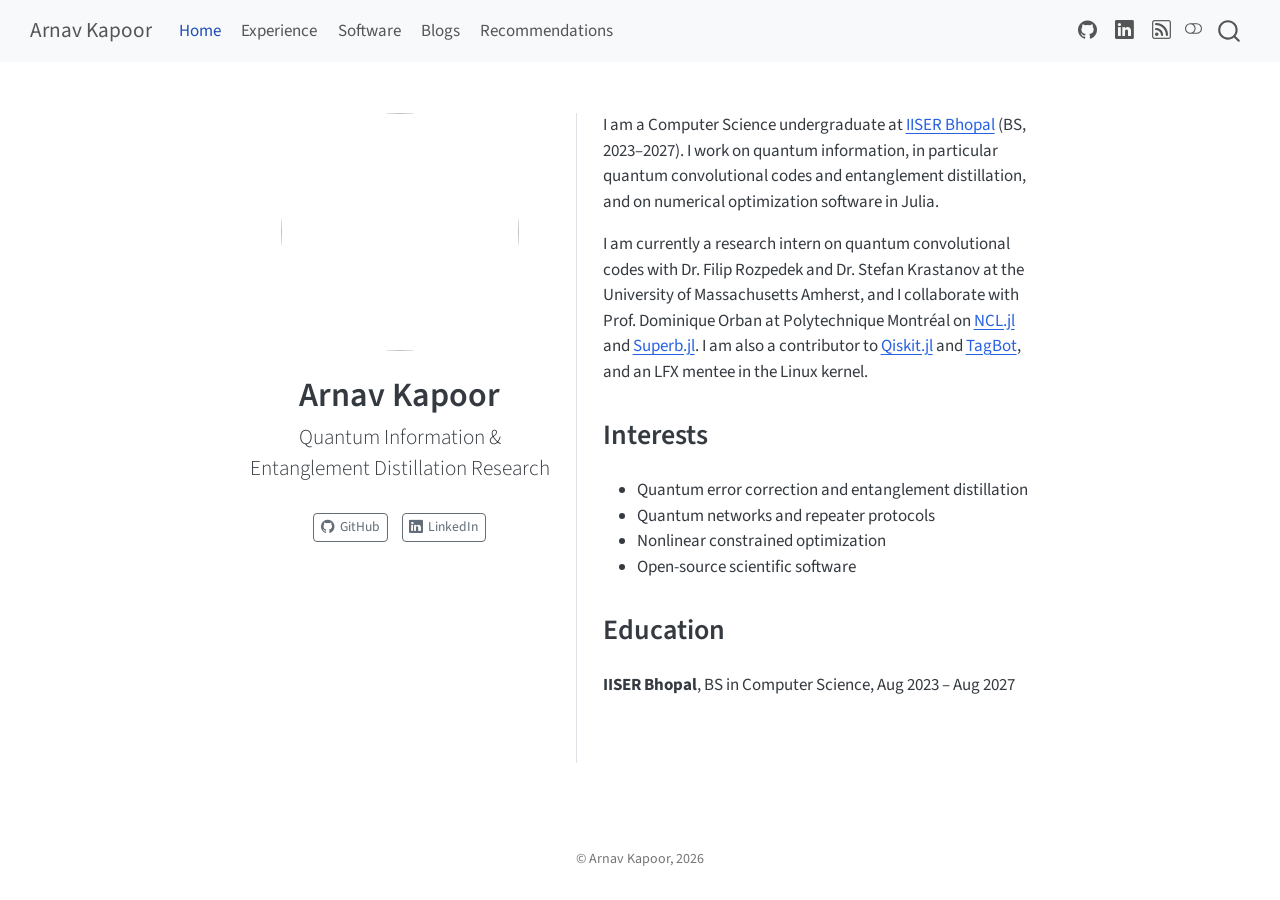
==== docs/index.html @ bf2d428f "Initial Quarto site" ====
<!DOCTYPE html>
<html xmlns="http://www.w3.org/1999/xhtml" lang="en" xml:lang="en"><head>

<meta charset="utf-8">
<meta name="generator" content="quarto-1.10.19">

<meta name="viewport" content="width=device-width, initial-scale=1.0, user-scalable=yes">


<title>Arnav Kapoor</title>
<style>
/* Default styles provided by pandoc.
** See https://pandoc.org/MANUAL.html#variables-for-html for config info.
*/
span.smallcaps{font-variant: small-caps;}
div.columns{display: flex; gap: 1.5em;}
div.column{flex: auto;}
@media screen {
div.columns{gap: min(4vw, 1.5em);}
div.column{overflow-x: auto;}
}
div.hanging-indent{margin-left: 1.5em; text-indent: -1.5em;}
ul.task-list{list-style: none;}
ul.task-list li input[type="checkbox"] {
  width: 0.8em;
  margin: 0 0.8em 0.2em -1em; /* quarto-specific, see https://github.com/quarto-dev/quarto-cli/issues/4556 */ 
  vertical-align: middle;
}
</style>


<script src="site_libs/quarto-nav/quarto-nav.js"></script>
<script src="site_libs/quarto-nav/headroom.min.js"></script>
<script src="site_libs/clipboard/clipboard.min.js"></script>
<script src="site_libs/quarto-search/autocomplete.umd.js"></script>
<script src="site_libs/quarto-search/fuse.min.js"></script>
<script src="site_libs/quarto-search/quarto-search.js"></script>
<meta name="quarto:offset" content="./">
<script src="site_libs/quarto-html/quarto.js" type="module"></script>
<script src="site_libs/quarto-html/tabsets/tabsets.js" type="module"></script>
<script src="site_libs/quarto-html/popper.min.js"></script>
<script src="site_libs/quarto-html/tippy.umd.min.js"></script>
<link href="site_libs/quarto-html/tippy.css" rel="stylesheet">
<link href="site_libs/quarto-html/quarto-syntax-highlighting-bf27225e3a48a9273f3daa8f8e829971.css" rel="stylesheet" class="quarto-color-scheme" id="quarto-text-highlighting-styles">
<link href="site_libs/quarto-html/quarto-syntax-highlighting-dark-b626d73c4c936ccc3cb08be7d45d1df6.css" rel="stylesheet" class="quarto-color-scheme quarto-color-alternate" id="quarto-text-highlighting-styles">
<link href="site_libs/quarto-html/quarto-syntax-highlighting-bf27225e3a48a9273f3daa8f8e829971.css" rel="stylesheet" class="quarto-color-scheme-extra" id="quarto-text-highlighting-styles">
<script src="site_libs/bootstrap/bootstrap.min.js"></script>
<link href="site_libs/bootstrap/bootstrap-icons.css" rel="stylesheet">
<link href="site_libs/bootstrap/bootstrap-bd33107e172c871d584c219ccff192d3.min.css" rel="stylesheet" append-hash="true" class="quarto-color-scheme" id="quarto-bootstrap" data-mode="light">
<link href="site_libs/bootstrap/bootstrap-dark-1666565aa0284326c2b99e1b2fbec215.min.css" rel="stylesheet" append-hash="true" class="quarto-color-scheme quarto-color-alternate" id="quarto-bootstrap" data-mode="dark">
<link href="site_libs/bootstrap/bootstrap-bd33107e172c871d584c219ccff192d3.min.css" rel="stylesheet" append-hash="true" class="quarto-color-scheme-extra" id="quarto-bootstrap" data-mode="light">
<script id="quarto-search-options" type="application/json">{
  "location": "navbar",
  "copy-button": false,
  "collapse-after": 3,
  "panel-placement": "end",
  "type": "overlay",
  "limit": 50,
  "keyboard-shortcut": [
    "f",
    "/",
    "s"
  ],
  "show-item-context": false,
  "language": {
    "search-no-results-text": "No results",
    "search-matching-documents-text": "matching documents",
    "search-copy-link-title": "Copy link to search",
    "search-hide-matches-text": "Hide additional matches",
    "search-more-match-text": "more match in this document",
    "search-more-matches-text": "more matches in this document",
    "search-clear-button-title": "Clear",
    "search-text-placeholder": "",
    "search-detached-cancel-button-title": "Cancel",
    "search-submit-button-title": "Submit",
    "search-label": "Search"
  }
}</script>


<link rel="stylesheet" href="styles.css">
</head>

<body class="nav-fixed fullcontent quarto-light"><script id="quarto-html-before-body" type="application/javascript">
    const toggleBodyColorMode = (bsSheetEl) => {
      const mode = bsSheetEl.getAttribute("data-mode");
      const bodyEl = window.document.querySelector("body");
      if (mode === "dark") {
        bodyEl.classList.add("quarto-dark");
        bodyEl.classList.remove("quarto-light");
      } else {
        bodyEl.classList.add("quarto-light");
        bodyEl.classList.remove("quarto-dark");
      }
    }
    const toggleBodyColorPrimary = () => {
      const bsSheetEl = window.document.querySelector("link#quarto-bootstrap:not([rel=disabled-stylesheet])");
      if (bsSheetEl) {
        toggleBodyColorMode(bsSheetEl);
      }
    }
    const setColorSchemeToggle = (alternate) => {
      const toggles = window.document.querySelectorAll('.quarto-color-scheme-toggle');
      for (let i=0; i < toggles.length; i++) {
        const toggle = toggles[i];
        if (toggle) {
          if (alternate) {
            toggle.classList.add("alternate");
          } else {
            toggle.classList.remove("alternate");
          }
        }
      }
    };
    const toggleColorMode = (alternate) => {
      // Switch the stylesheets
      const primaryStylesheets = window.document.querySelectorAll('link.quarto-color-scheme:not(.quarto-color-alternate)');
      const alternateStylesheets = window.document.querySelectorAll('link.quarto-color-scheme.quarto-color-alternate');
      manageTransitions('#quarto-margin-sidebar .nav-link', false);
      if (alternate) {
        // note: dark is layered on light, we don't disable primary!
        enableStylesheet(alternateStylesheets);
        for (const sheetNode of alternateStylesheets) {
          if (sheetNode.id === "quarto-bootstrap") {
            toggleBodyColorMode(sheetNode);
          }
        }
      } else {
        disableStylesheet(alternateStylesheets);
        enableStylesheet(primaryStylesheets)
        toggleBodyColorPrimary();
      }
      manageTransitions('#quarto-margin-sidebar .nav-link', true);
      // Switch the toggles
      setColorSchemeToggle(alternate)
      // Hack to workaround the fact that safari doesn't
      // properly recolor the scrollbar when toggling (#1455)
      if (navigator.userAgent.indexOf('Safari') > 0 && navigator.userAgent.indexOf('Chrome') == -1) {
        manageTransitions("body", false);
        window.scrollTo(0, 1);
        setTimeout(() => {
          window.scrollTo(0, 0);
          manageTransitions("body", true);
        }, 40);
      }
    }
    const disableStylesheet = (stylesheets) => {
      for (let i=0; i < stylesheets.length; i++) {
        const stylesheet = stylesheets[i];
        stylesheet.rel = 'disabled-stylesheet';
      }
    }
    const enableStylesheet = (stylesheets) => {
      for (let i=0; i < stylesheets.length; i++) {
        const stylesheet = stylesheets[i];
        if(stylesheet.rel !== 'stylesheet') { // for Chrome, which will still FOUC without this check
          stylesheet.rel = 'stylesheet';
        }
      }
    }
    const manageTransitions = (selector, allowTransitions) => {
      const els = window.document.querySelectorAll(selector);
      for (let i=0; i < els.length; i++) {
        const el = els[i];
        if (allowTransitions) {
          el.classList.remove('notransition');
        } else {
          el.classList.add('notransition');
        }
      }
    }
    const isFileUrl = () => {
      return window.location.protocol === 'file:';
    }
    const hasAlternateSentinel = () => {
      let styleSentinel = getColorSchemeSentinel();
      if (styleSentinel !== null) {
        return styleSentinel === "alternate";
      } else {
        return false;
      }
    }
    const setStyleSentinel = (alternate) => {
      const value = alternate ? "alternate" : "default";
      if (!isFileUrl()) {
        window.localStorage.setItem("quarto-color-scheme", value);
      } else {
        localAlternateSentinel = value;
      }
    }
    const getColorSchemeSentinel = () => {
      if (!isFileUrl()) {
        const storageValue = window.localStorage.getItem("quarto-color-scheme");
        return storageValue != null ? storageValue : localAlternateSentinel;
      } else {
        return localAlternateSentinel;
      }
    }
    const toggleGiscusIfUsed = (isAlternate, darkModeDefault) => {
      const baseTheme = document.querySelector('#giscus-base-theme')?.value ?? 'light';
      const alternateTheme = document.querySelector('#giscus-alt-theme')?.value ?? 'dark';
      let newTheme = '';
      if(authorPrefersDark) {
        newTheme = isAlternate ? baseTheme : alternateTheme;
      } else {
        newTheme = isAlternate ? alternateTheme : baseTheme;
      }
      const changeGiscusTheme = () => {
        // From: https://github.com/giscus/giscus/issues/336
        const sendMessage = (message) => {
          const iframe = document.querySelector('iframe.giscus-frame');
          if (!iframe) return;
          iframe.contentWindow.postMessage({ giscus: message }, 'https://giscus.app');
        }
        sendMessage({
          setConfig: {
            theme: newTheme
          }
        });
      }
      const isGiscussLoaded = window.document.querySelector('iframe.giscus-frame') !== null;
      if (isGiscussLoaded) {
        changeGiscusTheme();
      }
    };
    const authorPrefersDark = false;
    const darkModeDefault = authorPrefersDark;
      document.querySelector('link#quarto-text-highlighting-styles.quarto-color-scheme-extra').rel = 'disabled-stylesheet';
      document.querySelector('link#quarto-bootstrap.quarto-color-scheme-extra').rel = 'disabled-stylesheet';
    let localAlternateSentinel = darkModeDefault ? 'alternate' : 'default';
    // Dark / light mode switch
    window.quartoToggleColorScheme = () => {
      // Read the current dark / light value
      let toAlternate = !hasAlternateSentinel();
      toggleColorMode(toAlternate);
      setStyleSentinel(toAlternate);
      toggleGiscusIfUsed(toAlternate, darkModeDefault);
      window.dispatchEvent(new Event('resize'));
    };
    // Switch to dark mode if need be
    if (hasAlternateSentinel()) {
      toggleColorMode(true);
    } else {
      toggleColorMode(false);
    }
  </script>

<div id="quarto-search-results"></div>
  <header id="quarto-header" class="headroom fixed-top">
    <nav class="navbar navbar-expand-lg " data-bs-theme="dark">
      <div class="navbar-container container-fluid">
      <div class="navbar-brand-container mx-auto">
    <a class="navbar-brand" href="./index.html">
    <span class="navbar-title">Arnav Kapoor</span>
    </a>
  </div>
            <div id="quarto-search" class="" title="Search"></div>
          <button class="navbar-toggler" type="button" data-bs-toggle="collapse" data-bs-target="#navbarCollapse" aria-controls="navbarCollapse" role="menu" aria-expanded="false" aria-label="Toggle navigation" onclick="if (window.quartoToggleHeadroom) { window.quartoToggleHeadroom(); }">
  <span class="navbar-toggler-icon"></span>
</button>
          <div class="collapse navbar-collapse" id="navbarCollapse">
            <ul class="navbar-nav navbar-nav-scroll me-auto">
  <li class="nav-item">
    <a class="nav-link active" href="./index.html" aria-current="page"> 
<span class="menu-text">Home</span></a>
  </li>  
  <li class="nav-item">
    <a class="nav-link" href="./experience.html"> 
<span class="menu-text">Experience</span></a>
  </li>  
  <li class="nav-item">
    <a class="nav-link" href="./software.html"> 
<span class="menu-text">Software</span></a>
  </li>  
  <li class="nav-item">
    <a class="nav-link" href="./blogs.html"> 
<span class="menu-text">Blogs</span></a>
  </li>  
  <li class="nav-item">
    <a class="nav-link" href="./recommendations.html"> 
<span class="menu-text">Recommendations</span></a>
  </li>  
</ul>
            <ul class="navbar-nav navbar-nav-scroll ms-auto">
  <li class="nav-item compact">
    <a class="nav-link" href="https://github.com/arnavk23"> <i class="bi bi-github" role="img" aria-label="GitHub">
</i> 
<span class="menu-text"></span></a>
  </li>  
  <li class="nav-item compact">
    <a class="nav-link" href="https://www.linkedin.com/in/arnav-kapoor-29033b2b6/"> <i class="bi bi-linkedin" role="img" aria-label="LinkedIn">
</i> 
<span class="menu-text"></span></a>
  </li>  
  <li class="nav-item compact">
    <a class="nav-link" href="./blogs.xml"> <i class="bi bi-rss" role="img" aria-label="RSS feed">
</i> 
<span class="menu-text"></span></a>
  </li>  
</ul>
          </div> <!-- /navcollapse -->
            <div class="quarto-navbar-tools">
  <a href="" class="quarto-color-scheme-toggle quarto-navigation-tool  px-1" onclick="window.quartoToggleColorScheme(); return false;" title="Toggle dark mode"><i class="bi"></i></a>
</div>
      </div> <!-- /container-fluid -->
    </nav>
</header>
<!-- content -->
<div id="quarto-content" class="quarto-container page-columns page-rows-contents page-layout-article page-navbar">
<!-- sidebar -->
<!-- margin-sidebar -->
    
<!-- main -->
<div class="quarto-about-trestles">
  <div class="about-entity">
    <img src="https://avatars.githubusercontent.com/u/169632461?v=4" class="about-image
  round " style="height: 14em; width: 14em;">
<header id="title-block-header" class="quarto-title-block default">
<div class="quarto-title">
<h1 class="title">Arnav Kapoor</h1>
<p class="subtitle lead">Quantum Information &amp; Entanglement Distillation Research</p>
</div>
<div class="quarto-title-meta">
  </div>
</header>
    <div class="about-links">
  <a href="https://github.com/arnavk23" class="about-link" rel="" target="">
    <i class="bi bi-github"></i>
     <span class="about-link-text">GitHub</span>
  </a>
  <a href="https://www.linkedin.com/in/arnav-kapoor-29033b2b6/" class="about-link" rel="" target="">
    <i class="bi bi-linkedin"></i>
     <span class="about-link-text">LinkedIn</span>
  </a>
</div>
  </div>
  <div class="about-contents"><main class="content" id="quarto-document-content">

<p>I am a Computer Science undergraduate at <a href="https://www.iiserb.ac.in/">IISER Bhopal</a> (BS, 2023–2027). I work on quantum information, in particular quantum convolutional codes and entanglement distillation, and on numerical optimization software in Julia.</p>
<p>I am currently a research intern on quantum convolutional codes with Dr.&nbsp;Filip Rozpedek and Dr.&nbsp;Stefan Krastanov at the University of Massachusetts Amherst, and I collaborate with Prof.&nbsp;Dominique Orban at Polytechnique Montréal on <a href="https://github.com/JuliaSmoothOptimizers/NCL.jl">NCL.jl</a> and <a href="https://github.com/JuliaSmoothOptimizers/Superb.jl">Superb.jl</a>. I am also a contributor to <a href="https://github.com/Qiskit/Qiskit.jl">Qiskit.jl</a> and <a href="https://github.com/JuliaRegistries/TagBot">TagBot</a>, and an LFX mentee in the Linux kernel.</p>
<section id="interests" class="level2">
<h2 data-anchor-id="interests">Interests</h2>
<ul>
<li>Quantum error correction and entanglement distillation</li>
<li>Quantum networks and repeater protocols</li>
<li>Nonlinear constrained optimization</li>
<li>Open-source scientific software</li>
</ul>
</section>
<section id="education" class="level2">
<h2 data-anchor-id="education">Education</h2>
<p><strong>IISER Bhopal</strong>, BS in Computer Science, Aug 2023 – Aug 2027</p>


</section>
</main></div>
</div>
 <!-- /main -->
<script id="quarto-html-after-body" type="application/javascript">
  window.document.addEventListener("DOMContentLoaded", function (event) {
    // Ensure there is a toggle, if there isn't float one in the top right
    if (window.document.querySelector('.quarto-color-scheme-toggle') === null) {
      const a = window.document.createElement('a');
      a.classList.add('top-right');
      a.classList.add('quarto-color-scheme-toggle');
      a.href = "";
      a.onclick = function() { try { window.quartoToggleColorScheme(); } catch {} return false; };
      const i = window.document.createElement("i");
      i.classList.add('bi');
      a.appendChild(i);
      window.document.body.appendChild(a);
    }
    setColorSchemeToggle(hasAlternateSentinel())
    const isCodeAnnotation = (el) => {
      for (const clz of el.classList) {
        if (clz.startsWith('code-annotation-')) {                     
          return true;
        }
      }
      return false;
    }
    const onCopySuccess = function(e) {
      // button target
      const button = e.trigger;
      // don't keep focus
      button.blur();
      // flash "checked"
      button.classList.add('code-copy-button-checked');
      var currentTitle = button.getAttribute("title");
      button.setAttribute("title", "Copied!");
      let tooltip;
      if (window.bootstrap) {
        button.setAttribute("data-bs-toggle", "tooltip");
        button.setAttribute("data-bs-placement", "left");
        button.setAttribute("data-bs-title", "Copied!");
        tooltip = new bootstrap.Tooltip(button, 
          { trigger: "manual", 
            customClass: "code-copy-button-tooltip",
            offset: [0, -8]});
        tooltip.show();    
      }
      setTimeout(function() {
        if (tooltip) {
          tooltip.hide();
          button.removeAttribute("data-bs-title");
          button.removeAttribute("data-bs-toggle");
          button.removeAttribute("data-bs-placement");
        }
        button.setAttribute("title", currentTitle);
        button.classList.remove('code-copy-button-checked');
      }, 1000);
      // clear code selection
      e.clearSelection();
    }
    const getTextToCopy = function(trigger) {
      const outerScaffold = trigger.parentElement.cloneNode(true);
      const codeEl = outerScaffold.querySelector('code');
      for (const childEl of codeEl.children) {
        if (isCodeAnnotation(childEl)) {
          childEl.remove();
        }
      }
      return codeEl.innerText;
    }
    const clipboard = new window.ClipboardJS('.code-copy-button:not([data-in-quarto-modal])', {
      text: getTextToCopy
    });
    clipboard.on('success', onCopySuccess);
    if (window.document.getElementById('quarto-embedded-source-code-modal')) {
      const clipboardModal = new window.ClipboardJS('.code-copy-button[data-in-quarto-modal]', {
        text: getTextToCopy,
        container: window.document.getElementById('quarto-embedded-source-code-modal')
      });
      clipboardModal.on('success', onCopySuccess);
    }
      var localhostRegex = new RegExp(/^(?:http|https):\/\/localhost\:?[0-9]*\//);
      var mailtoRegex = new RegExp(/^mailto:/);
        var filterRegex = new RegExp("https:\/\/arnavk23\.github\.io");
      var isInternal = (href) => {
          return filterRegex.test(href) || localhostRegex.test(href) || mailtoRegex.test(href);
      }
      // Inspect non-navigation links and adorn them if external
     var links = window.document.querySelectorAll('a[href]:not(.nav-link):not(.navbar-brand):not(.toc-action):not(.sidebar-link):not(.sidebar-item-toggle):not(.pagination-link):not(.no-external):not([aria-hidden]):not(.dropdown-item):not(.quarto-navigation-tool):not(.about-link)');
      for (var i=0; i<links.length; i++) {
        const link = links[i];
        if (!isInternal(link.href)) {
          // undo the damage that might have been done by quarto-nav.js in the case of
          // links that we want to consider external
          if (link.dataset.originalHref !== undefined) {
            link.href = link.dataset.originalHref;
          }
        }
      }
    function tippyHover(el, contentFn, onTriggerFn, onUntriggerFn) {
      const config = {
        allowHTML: true,
        maxWidth: 500,
        delay: 100,
        arrow: false,
        appendTo: function(el) {
            return el.parentElement;
        },
        interactive: true,
        interactiveBorder: 10,
        theme: 'quarto',
        placement: 'bottom-start',
      };
      if (contentFn) {
        config.content = contentFn;
      }
      if (onTriggerFn) {
        config.onTrigger = onTriggerFn;
      }
      if (onUntriggerFn) {
        config.onUntrigger = onUntriggerFn;
      }
      window.tippy(el, config); 
    }
    const noterefs = window.document.querySelectorAll('a[role="doc-noteref"]');
    for (var i=0; i<noterefs.length; i++) {
      const ref = noterefs[i];
      tippyHover(ref, function() {
        // use id or data attribute instead here
        let href = ref.getAttribute('data-footnote-href') || ref.getAttribute('href');
        try { href = new URL(href).hash; } catch {}
        const id = href.replace(/^#\/?/, "");
        const note = window.document.getElementById(id);
        if (note) {
          return note.innerHTML;
        } else {
          return "";
        }
      });
    }
    const xrefs = window.document.querySelectorAll('a.quarto-xref');
    const processXRef = (id, note) => {
      // Strip column container classes
      const stripColumnClz = (el) => {
        el.classList.remove("page-full", "page-columns");
        if (el.children) {
          for (const child of el.children) {
            stripColumnClz(child);
          }
        }
      }
      stripColumnClz(note)
      if (id === null || id.startsWith('sec-')) {
        // Special case sections, only their first couple elements
        const container = document.createElement("div");
        if (note.children && note.children.length > 2) {
          container.appendChild(note.children[0].cloneNode(true));
          for (let i = 1; i < note.children.length; i++) {
            const child = note.children[i];
            if (child.tagName === "P" && child.innerText === "") {
              continue;
            } else {
              container.appendChild(child.cloneNode(true));
              break;
            }
          }
          if (window.Quarto?.typesetMath) {
            window.Quarto.typesetMath(container);
          }
          return container.innerHTML
        } else {
          if (window.Quarto?.typesetMath) {
            window.Quarto.typesetMath(note);
          }
          return note.innerHTML;
        }
      } else {
        // Remove any anchor links if they are present
        const anchorLink = note.querySelector('a.anchorjs-link');
        if (anchorLink) {
          anchorLink.remove();
        }
        if (window.Quarto?.typesetMath) {
          window.Quarto.typesetMath(note);
        }
        if (note.classList.contains("callout")) {
          return note.outerHTML;
        } else {
          return note.innerHTML;
        }
      }
    }
    for (var i=0; i<xrefs.length; i++) {
      const xref = xrefs[i];
      tippyHover(xref, undefined, function(instance) {
        instance.disable();
        let url = xref.getAttribute('href');
        let hash = undefined; 
        if (url.startsWith('#')) {
          hash = url;
        } else {
          try { hash = new URL(url).hash; } catch {}
        }
        if (hash) {
          const id = hash.replace(/^#\/?/, "");
          const note = window.document.getElementById(id);
          if (note !== null) {
            try {
              const html = processXRef(id, note.cloneNode(true));
              instance.setContent(html);
            } finally {
              instance.enable();
              instance.show();
            }
          } else {
            // See if we can fetch this
            fetch(url.split('#')[0])
            .then(res => res.text())
            .then(html => {
              const parser = new DOMParser();
              const htmlDoc = parser.parseFromString(html, "text/html");
              const note = htmlDoc.getElementById(id);
              if (note !== null) {
                const html = processXRef(id, note);
                instance.setContent(html);
              } 
            }).finally(() => {
              instance.enable();
              instance.show();
            });
          }
        } else {
          // See if we can fetch a full url (with no hash to target)
          // This is a special case and we should probably do some content thinning / targeting
          fetch(url)
          .then(res => res.text())
          .then(html => {
            const parser = new DOMParser();
            const htmlDoc = parser.parseFromString(html, "text/html");
            const note = htmlDoc.querySelector('main.content');
            if (note !== null) {
              // This should only happen for chapter cross references
              // (since there is no id in the URL)
              // remove the first header
              if (note.children.length > 0 && note.children[0].tagName === "HEADER") {
                note.children[0].remove();
              }
              const html = processXRef(null, note);
              instance.setContent(html);
            } 
          }).finally(() => {
            instance.enable();
            instance.show();
          });
        }
      }, function(instance) {
      });
    }
        let selectedAnnoteEl;
        const selectorForAnnotation = ( cell, annotation) => {
          let cellAttr = 'data-code-cell="' + cell + '"';
          let lineAttr = 'data-code-annotation="' +  annotation + '"';
          const selector = 'span[' + cellAttr + '][' + lineAttr + ']';
          return selector;
        }
        const selectCodeLines = (annoteEl) => {
          const doc = window.document;
          const targetCell = annoteEl.getAttribute("data-target-cell");
          const targetAnnotation = annoteEl.getAttribute("data-target-annotation");
          const annoteSpan = window.document.querySelector(selectorForAnnotation(targetCell, targetAnnotation));
          const lines = annoteSpan.getAttribute("data-code-lines").split(",");
          const lineIds = lines.map((line) => {
            return targetCell + "-" + line;
          })
          let top = null;
          let height = null;
          let parent = null;
          if (lineIds.length > 0) {
              //compute the position of the single el (top and bottom and make a div)
              const el = window.document.getElementById(lineIds[0]);
              top = el.offsetTop;
              height = el.offsetHeight;
              parent = el.parentElement.parentElement;
            if (lineIds.length > 1) {
              const lastEl = window.document.getElementById(lineIds[lineIds.length - 1]);
              const bottom = lastEl.offsetTop + lastEl.offsetHeight;
              height = bottom - top;
            }
            if (top !== null && height !== null && parent !== null) {
              // cook up a div (if necessary) and position it 
              let div = window.document.getElementById("code-annotation-line-highlight");
              if (div === null) {
                div = window.document.createElement("div");
                div.setAttribute("id", "code-annotation-line-highlight");
                div.style.position = 'absolute';
                parent.appendChild(div);
              }
              div.style.top = top - 2 + "px";
              div.style.height = height + 4 + "px";
              div.style.left = 0;
              let gutterDiv = window.document.getElementById("code-annotation-line-highlight-gutter");
              if (gutterDiv === null) {
                gutterDiv = window.document.createElement("div");
                gutterDiv.setAttribute("id", "code-annotation-line-highlight-gutter");
                gutterDiv.style.position = 'absolute';
                const codeCell = window.document.getElementById(targetCell);
                const gutter = codeCell.querySelector('.code-annotation-gutter');
                gutter.appendChild(gutterDiv);
              }
              gutterDiv.style.top = top - 2 + "px";
              gutterDiv.style.height = height + 4 + "px";
            }
            selectedAnnoteEl = annoteEl;
          }
        };
        const unselectCodeLines = () => {
          const elementsIds = ["code-annotation-line-highlight", "code-annotation-line-highlight-gutter"];
          elementsIds.forEach((elId) => {
            const div = window.document.getElementById(elId);
            if (div) {
              div.remove();
            }
          });
          selectedAnnoteEl = undefined;
        };
          // Handle positioning of the toggle
      window.addEventListener(
        "resize",
        throttle(() => {
          elRect = undefined;
          if (selectedAnnoteEl) {
            selectCodeLines(selectedAnnoteEl);
          }
        }, 10)
      );
      function throttle(fn, ms) {
      let throttle = false;
      let timer;
        return (...args) => {
          if(!throttle) { // first call gets through
              fn.apply(this, args);
              throttle = true;
          } else { // all the others get throttled
              if(timer) clearTimeout(timer); // cancel #2
              timer = setTimeout(() => {
                fn.apply(this, args);
                timer = throttle = false;
              }, ms);
          }
        };
      }
        // Attach click handler to the DT
        const annoteDls = window.document.querySelectorAll('dt[data-target-cell]');
        for (const annoteDlNode of annoteDls) {
          annoteDlNode.addEventListener('click', (event) => {
            const clickedEl = event.target;
            if (clickedEl !== selectedAnnoteEl) {
              unselectCodeLines();
              const activeEl = window.document.querySelector('dt[data-target-cell].code-annotation-active');
              if (activeEl) {
                activeEl.classList.remove('code-annotation-active');
              }
              selectCodeLines(clickedEl);
              clickedEl.classList.add('code-annotation-active');
            } else {
              // Unselect the line
              unselectCodeLines();
              clickedEl.classList.remove('code-annotation-active');
            }
          });
        }
    const findCites = (el) => {
      const parentEl = el.parentElement;
      if (parentEl) {
        const cites = parentEl.dataset.cites;
        if (cites) {
          return {
            el,
            cites: cites.split(' ')
          };
        } else {
          return findCites(el.parentElement)
        }
      } else {
        return undefined;
      }
    };
    var bibliorefs = window.document.querySelectorAll('a[role="doc-biblioref"]');
    for (var i=0; i<bibliorefs.length; i++) {
      const ref = bibliorefs[i];
      const citeInfo = findCites(ref);
      if (citeInfo) {
        tippyHover(citeInfo.el, function() {
          var popup = window.document.createElement('div');
          citeInfo.cites.forEach(function(cite) {
            var citeDiv = window.document.createElement('div');
            citeDiv.classList.add('hanging-indent');
            citeDiv.classList.add('csl-entry');
            var biblioDiv = window.document.getElementById('ref-' + cite);
            if (biblioDiv) {
              citeDiv.innerHTML = biblioDiv.innerHTML;
            }
            popup.appendChild(citeDiv);
          });
          return popup.innerHTML;
        });
      }
    }
  });
  </script>
</div> <!-- /content -->
<footer class="footer">
  <div class="nav-footer">
    <div class="nav-footer-left">
      &nbsp;
    </div>   
    <div class="nav-footer-center">
<p>© Arnav Kapoor, 2026</p>
</div>
    <div class="nav-footer-right">
      &nbsp;
    </div>
  </div>
</footer>




</body></html>
---- docs/site_libs/quarto-html/tippy.css ----
.tippy-box[data-animation=fade][data-state=hidden]{opacity:0}[data-tippy-root]{max-width:calc(100vw - 10px)}.tippy-box{position:relative;background-color:#333;color:#fff;border-radius:4px;font-size:14px;line-height:1.4;white-space:normal;outline:0;transition-property:transform,visibility,opacity}.tippy-box[data-placement^=top]>.tippy-arrow{bottom:0}.tippy-box[data-placement^=top]>.tippy-arrow:before{bottom:-7px;left:0;border-width:8px 8px 0;border-top-color:initial;transform-origin:center top}.tippy-box[data-placement^=bottom]>.tippy-arrow{top:0}.tippy-box[data-placement^=bottom]>.tippy-arrow:before{top:-7px;left:0;border-width:0 8px 8px;border-bottom-color:initial;transform-origin:center bottom}.tippy-box[data-placement^=left]>.tippy-arrow{right:0}.tippy-box[data-placement^=left]>.tippy-arrow:before{border-width:8px 0 8px 8px;border-left-color:initial;right:-7px;transform-origin:center left}.tippy-box[data-placement^=right]>.tippy-arrow{left:0}.tippy-box[data-placement^=right]>.tippy-arrow:before{left:-7px;border-width:8px 8px 8px 0;border-right-color:initial;transform-origin:center right}.tippy-box[data-inertia][data-state=visible]{transition-timing-function:cubic-bezier(.54,1.5,.38,1.11)}.tippy-arrow{width:16px;height:16px;color:#333}.tippy-arrow:before{content:"";position:absolute;border-color:transparent;border-style:solid}.tippy-content{position:relative;padding:5px 9px;z-index:1}
---- docs/site_libs/quarto-html/quarto-syntax-highlighting-bf27225e3a48a9273f3daa8f8e829971.css ----
/* quarto syntax highlight colors */
:root {
  --quarto-hl-ot-color: #003B4F;
  --quarto-hl-at-color: #657422;
  --quarto-hl-ss-color: #20794D;
  --quarto-hl-an-color: #5E5E5E;
  --quarto-hl-fu-color: #4758AB;
  --quarto-hl-st-color: #20794D;
  --quarto-hl-cf-color: #003B4F;
  --quarto-hl-op-color: #5E5E5E;
  --quarto-hl-er-color: #AD0000;
  --quarto-hl-bn-color: #AD0000;
  --quarto-hl-al-color: #AD0000;
  --quarto-hl-va-color: #111111;
  --quarto-hl-bu-color: inherit;
  --quarto-hl-ex-color: inherit;
  --quarto-hl-pp-color: #AD0000;
  --quarto-hl-in-color: #5E5E5E;
  --quarto-hl-vs-color: #20794D;
  --quarto-hl-wa-color: #5E5E5E;
  --quarto-hl-do-color: #5E5E5E;
  --quarto-hl-im-color: #00769E;
  --quarto-hl-ch-color: #20794D;
  --quarto-hl-dt-color: #AD0000;
  --quarto-hl-fl-color: #AD0000;
  --quarto-hl-co-color: #5E5E5E;
  --quarto-hl-cv-color: #5E5E5E;
  --quarto-hl-cn-color: #8f5902;
  --quarto-hl-sc-color: #5E5E5E;
  --quarto-hl-dv-color: #AD0000;
  --quarto-hl-kw-color: #003B4F;
}

/* other quarto variables */
:root {
  --quarto-font-monospace: SFMono-Regular, Menlo, Monaco, Consolas, "Liberation Mono", "Courier New", monospace;
}

/* syntax highlight based on Pandoc's rules */
pre > code.sourceCode > span {
  color: #003B4F;
}

code.sourceCode > span {
  color: #003B4F;
}

div.sourceCode,
div.sourceCode pre.sourceCode {
  color: #003B4F;
}

/* Normal */
code span {
  color: #003B4F;
}

/* Alert */
code span.al {
  color: #AD0000;
  font-style: inherit;
}

/* Annotation */
code span.an {
  color: #5E5E5E;
  font-style: inherit;
}

/* Attribute */
code span.at {
  color: #657422;
  font-style: inherit;
}

/* BaseN */
code span.bn {
  color: #AD0000;
  font-style: inherit;
}

/* BuiltIn */
code span.bu {
  font-style: inherit;
}

/* ControlFlow */
code span.cf {
  color: #003B4F;
  font-weight: bold;
  font-style: inherit;
}

/* Char */
code span.ch {
  color: #20794D;
  font-style: inherit;
}

/* Constant */
code span.cn {
  color: #8f5902;
  font-style: inherit;
}

/* Comment */
code span.co {
  color: #5E5E5E;
  font-style: inherit;
}

/* CommentVar */
code span.cv {
  color: #5E5E5E;
  font-style: italic;
}

/* Documentation */
code span.do {
  color: #5E5E5E;
  font-style: italic;
}

/* DataType */
code span.dt {
  color: #AD0000;
  font-style: inherit;
}

/* DecVal */
code span.dv {
  color: #AD0000;
  font-style: inherit;
}

/* Error */
code span.er {
  color: #AD0000;
  font-style: inherit;
}

/* Extension */
code span.ex {
  font-style: inherit;
}

/* Float */
code span.fl {
  color: #AD0000;
  font-style: inherit;
}

/* Function */
code span.fu {
  color: #4758AB;
  font-style: inherit;
}

/* Import */
code span.im {
  color: #00769E;
  font-style: inherit;
}

/* Information */
code span.in {
  color: #5E5E5E;
  font-style: inherit;
}

/* Keyword */
code span.kw {
  color: #003B4F;
  font-weight: bold;
  font-style: inherit;
}

/* Operator */
code span.op {
  color: #5E5E5E;
  font-style: inherit;
}

/* Other */
code span.ot {
  color: #003B4F;
  font-style: inherit;
}

/* Preprocessor */
code span.pp {
  color: #AD0000;
  font-style: inherit;
}

/* SpecialChar */
code span.sc {
  color: #5E5E5E;
  font-style: inherit;
}

/* SpecialString */
code span.ss {
  color: #20794D;
  font-style: inherit;
}

/* String */
code span.st {
  color: #20794D;
  font-style: inherit;
}

/* Variable */
code span.va {
  color: #111111;
  font-style: inherit;
}

/* VerbatimString */
code span.vs {
  color: #20794D;
  font-style: inherit;
}

/* Warning */
code span.wa {
  color: #5E5E5E;
  font-style: italic;
}

.prevent-inlining {
  content: "</";
}

/*# sourceMappingURL=8be38f48d34c45af72792cbd699585e7.css.map */
---- docs/site_libs/quarto-html/quarto-syntax-highlighting-dark-b626d73c4c936ccc3cb08be7d45d1df6.css ----
/* quarto syntax highlight colors */
:root {
  --quarto-hl-al-color: #f07178;
  --quarto-hl-an-color: #d4d0ab;
  --quarto-hl-at-color: #00e0e0;
  --quarto-hl-bn-color: #d4d0ab;
  --quarto-hl-bu-color: #abe338;
  --quarto-hl-ch-color: #abe338;
  --quarto-hl-co-color: #f8f8f2;
  --quarto-hl-cv-color: #ffd700;
  --quarto-hl-cn-color: #ffd700;
  --quarto-hl-cf-color: #ffa07a;
  --quarto-hl-dt-color: #ffa07a;
  --quarto-hl-dv-color: #d4d0ab;
  --quarto-hl-do-color: #f8f8f2;
  --quarto-hl-er-color: #f07178;
  --quarto-hl-ex-color: #00e0e0;
  --quarto-hl-fl-color: #d4d0ab;
  --quarto-hl-fu-color: #ffa07a;
  --quarto-hl-im-color: #abe338;
  --quarto-hl-in-color: #d4d0ab;
  --quarto-hl-kw-color: #ffa07a;
  --quarto-hl-op-color: #ffa07a;
  --quarto-hl-ot-color: #00e0e0;
  --quarto-hl-pp-color: #dcc6e0;
  --quarto-hl-re-color: #00e0e0;
  --quarto-hl-sc-color: #abe338;
  --quarto-hl-ss-color: #abe338;
  --quarto-hl-st-color: #abe338;
  --quarto-hl-va-color: #00e0e0;
  --quarto-hl-vs-color: #abe338;
  --quarto-hl-wa-color: #dcc6e0;
}

/* other quarto variables */
:root {
  --quarto-font-monospace: SFMono-Regular, Menlo, Monaco, Consolas, "Liberation Mono", "Courier New", monospace;
}

/* syntax highlight based on Pandoc's rules */
pre > code.sourceCode > span {
  color: #f8f8f2;
}

code.sourceCode > span {
  color: #f8f8f2;
}

div.sourceCode,
div.sourceCode pre.sourceCode {
  color: #f8f8f2;
}

/* Normal */
code span {
  color: #f8f8f2;
}

/* Alert */
code span.al {
  color: #f07178;
}

/* Annotation */
code span.an {
  color: #d4d0ab;
}

/* Attribute */
code span.at {
  color: #00e0e0;
}

/* BaseN */
code span.bn {
  color: #d4d0ab;
}

/* BuiltIn */
code span.bu {
  color: #abe338;
}

/* ControlFlow */
code span.cf {
  font-weight: bold;
  color: #ffa07a;
}

/* Char */
code span.ch {
  color: #abe338;
}

/* Constant */
code span.cn {
  color: #ffd700;
}

/* Comment */
code span.co {
  font-style: italic;
  color: #f8f8f2;
}

/* CommentVar */
code span.cv {
  color: #ffd700;
}

/* Documentation */
code span.do {
  color: #f8f8f2;
}

/* DataType */
code span.dt {
  color: #ffa07a;
}

/* DecVal */
code span.dv {
  color: #d4d0ab;
}

/* Error */
code span.er {
  color: #f07178;
  text-decoration: underline;
}

/* Extension */
code span.ex {
  font-weight: bold;
  color: #00e0e0;
}

/* Float */
code span.fl {
  color: #d4d0ab;
}

/* Function */
code span.fu {
  color: #ffa07a;
}

/* Import */
code span.im {
  color: #abe338;
}

/* Information */
code span.in {
  color: #d4d0ab;
}

/* Keyword */
code span.kw {
  font-weight: bold;
  color: #ffa07a;
}

/* Operator */
code span.op {
  color: #ffa07a;
}

/* Other */
code span.ot {
  color: #00e0e0;
}

/* Preprocessor */
code span.pp {
  color: #dcc6e0;
}

/* RegionMarker */
code span.re {
  background-color: #f8f8f2;
  color: #00e0e0;
}

/* SpecialChar */
code span.sc {
  color: #abe338;
}

/* SpecialString */
code span.ss {
  color: #abe338;
}

/* String */
code span.st {
  color: #abe338;
}

/* Variable */
code span.va {
  color: #00e0e0;
}

/* VerbatimString */
code span.vs {
  color: #abe338;
}

/* Warning */
code span.wa {
  color: #dcc6e0;
}

.prevent-inlining {
  content: "</";
}

/*# sourceMappingURL=a269c63e8167c3ae395728e86feb0848.css.map */
---- docs/site_libs/quarto-html/quarto-syntax-highlighting-bf27225e3a48a9273f3daa8f8e829971.css ----
/* quarto syntax highlight colors */
:root {
  --quarto-hl-ot-color: #003B4F;
  --quarto-hl-at-color: #657422;
  --quarto-hl-ss-color: #20794D;
  --quarto-hl-an-color: #5E5E5E;
  --quarto-hl-fu-color: #4758AB;
  --quarto-hl-st-color: #20794D;
  --quarto-hl-cf-color: #003B4F;
  --quarto-hl-op-color: #5E5E5E;
  --quarto-hl-er-color: #AD0000;
  --quarto-hl-bn-color: #AD0000;
  --quarto-hl-al-color: #AD0000;
  --quarto-hl-va-color: #111111;
  --quarto-hl-bu-color: inherit;
  --quarto-hl-ex-color: inherit;
  --quarto-hl-pp-color: #AD0000;
  --quarto-hl-in-color: #5E5E5E;
  --quarto-hl-vs-color: #20794D;
  --quarto-hl-wa-color: #5E5E5E;
  --quarto-hl-do-color: #5E5E5E;
  --quarto-hl-im-color: #00769E;
  --quarto-hl-ch-color: #20794D;
  --quarto-hl-dt-color: #AD0000;
  --quarto-hl-fl-color: #AD0000;
  --quarto-hl-co-color: #5E5E5E;
  --quarto-hl-cv-color: #5E5E5E;
  --quarto-hl-cn-color: #8f5902;
  --quarto-hl-sc-color: #5E5E5E;
  --quarto-hl-dv-color: #AD0000;
  --quarto-hl-kw-color: #003B4F;
}

/* other quarto variables */
:root {
  --quarto-font-monospace: SFMono-Regular, Menlo, Monaco, Consolas, "Liberation Mono", "Courier New", monospace;
}

/* syntax highlight based on Pandoc's rules */
pre > code.sourceCode > span {
  color: #003B4F;
}

code.sourceCode > span {
  color: #003B4F;
}

div.sourceCode,
div.sourceCode pre.sourceCode {
  color: #003B4F;
}

/* Normal */
code span {
  color: #003B4F;
}

/* Alert */
code span.al {
  color: #AD0000;
  font-style: inherit;
}

/* Annotation */
code span.an {
  color: #5E5E5E;
  font-style: inherit;
}

/* Attribute */
code span.at {
  color: #657422;
  font-style: inherit;
}

/* BaseN */
code span.bn {
  color: #AD0000;
  font-style: inherit;
}

/* BuiltIn */
code span.bu {
  font-style: inherit;
}

/* ControlFlow */
code span.cf {
  color: #003B4F;
  font-weight: bold;
  font-style: inherit;
}

/* Char */
code span.ch {
  color: #20794D;
  font-style: inherit;
}

/* Constant */
code span.cn {
  color: #8f5902;
  font-style: inherit;
}

/* Comment */
code span.co {
  color: #5E5E5E;
  font-style: inherit;
}

/* CommentVar */
code span.cv {
  color: #5E5E5E;
  font-style: italic;
}

/* Documentation */
code span.do {
  color: #5E5E5E;
  font-style: italic;
}

/* DataType */
code span.dt {
  color: #AD0000;
  font-style: inherit;
}

/* DecVal */
code span.dv {
  color: #AD0000;
  font-style: inherit;
}

/* Error */
code span.er {
  color: #AD0000;
  font-style: inherit;
}

/* Extension */
code span.ex {
  font-style: inherit;
}

/* Float */
code span.fl {
  color: #AD0000;
  font-style: inherit;
}

/* Function */
code span.fu {
  color: #4758AB;
  font-style: inherit;
}

/* Import */
code span.im {
  color: #00769E;
  font-style: inherit;
}

/* Information */
code span.in {
  color: #5E5E5E;
  font-style: inherit;
}

/* Keyword */
code span.kw {
  color: #003B4F;
  font-weight: bold;
  font-style: inherit;
}

/* Operator */
code span.op {
  color: #5E5E5E;
  font-style: inherit;
}

/* Other */
code span.ot {
  color: #003B4F;
  font-style: inherit;
}

/* Preprocessor */
code span.pp {
  color: #AD0000;
  font-style: inherit;
}

/* SpecialChar */
code span.sc {
  color: #5E5E5E;
  font-style: inherit;
}

/* SpecialString */
code span.ss {
  color: #20794D;
  font-style: inherit;
}

/* String */
code span.st {
  color: #20794D;
  font-style: inherit;
}

/* Variable */
code span.va {
  color: #111111;
  font-style: inherit;
}

/* VerbatimString */
code span.vs {
  color: #20794D;
  font-style: inherit;
}

/* Warning */
code span.wa {
  color: #5E5E5E;
  font-style: italic;
}

.prevent-inlining {
  content: "</";
}

/*# sourceMappingURL=8be38f48d34c45af72792cbd699585e7.css.map */
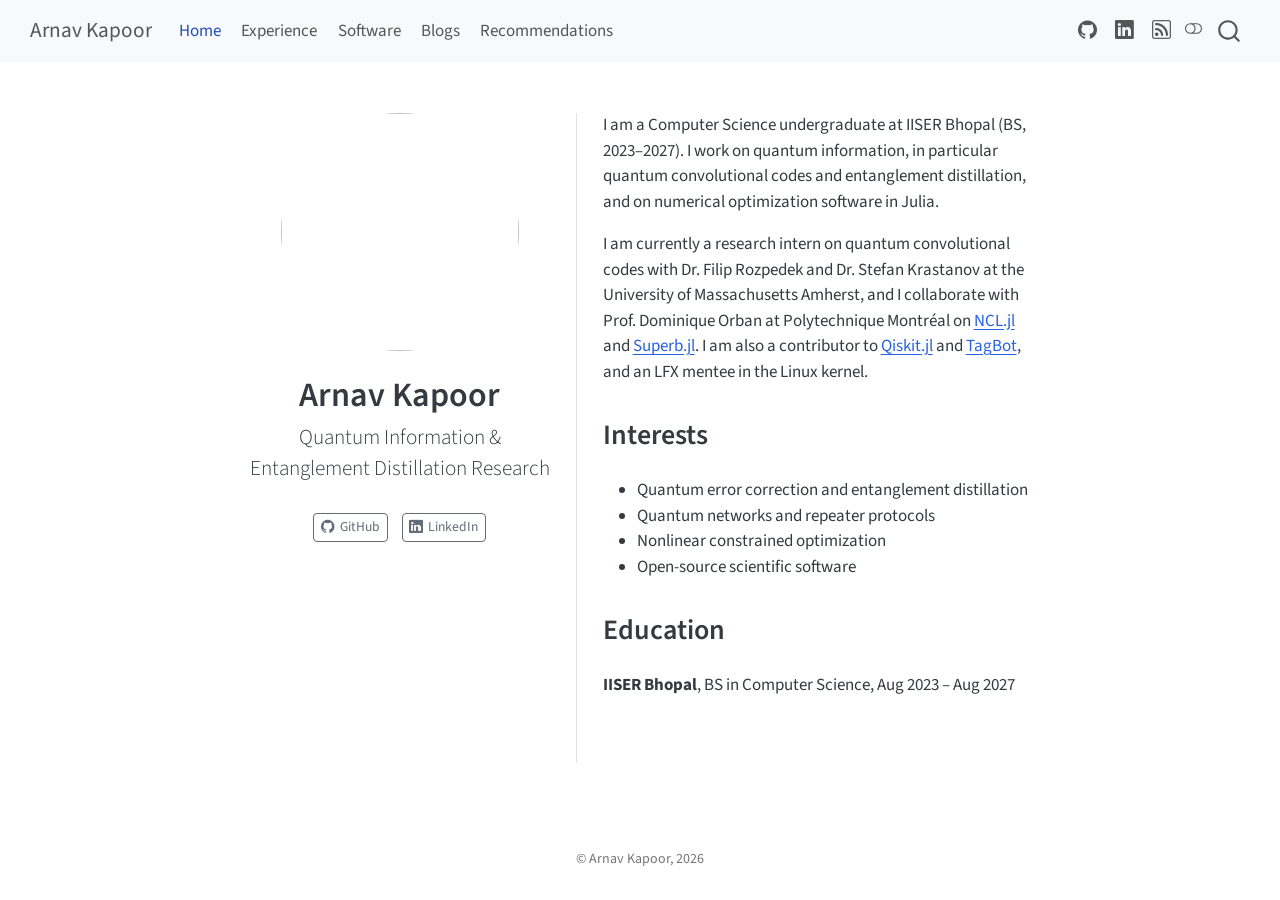
==== commit 4fd5e02e: "Trim experience, drop Annie, make Recommendations a listing" ====
--- a/docs/index.html
+++ b/docs/index.html
@@ -336,7 +336,7 @@
   </div>
   <div class="about-contents"><main class="content" id="quarto-document-content">
 
-<p>I am a Computer Science undergraduate at <a href="https://www.iiserb.ac.in/">IISER Bhopal</a> (BS, 2023–2027). I work on quantum information, in particular quantum convolutional codes and entanglement distillation, and on numerical optimization software in Julia.</p>
+<p>I am a Computer Science undergraduate at IISER Bhopal (BS, 2023–2027). I work on quantum information, in particular quantum convolutional codes and entanglement distillation, and on numerical optimization software in Julia.</p>
 <p>I am currently a research intern on quantum convolutional codes with Dr.&nbsp;Filip Rozpedek and Dr.&nbsp;Stefan Krastanov at the University of Massachusetts Amherst, and I collaborate with Prof.&nbsp;Dominique Orban at Polytechnique Montréal on <a href="https://github.com/JuliaSmoothOptimizers/NCL.jl">NCL.jl</a> and <a href="https://github.com/JuliaSmoothOptimizers/Superb.jl">Superb.jl</a>. I am also a contributor to <a href="https://github.com/Qiskit/Qiskit.jl">Qiskit.jl</a> and <a href="https://github.com/JuliaRegistries/TagBot">TagBot</a>, and an LFX mentee in the Linux kernel.</p>
 <section id="interests" class="level2">
 <h2 data-anchor-id="interests">Interests</h2>
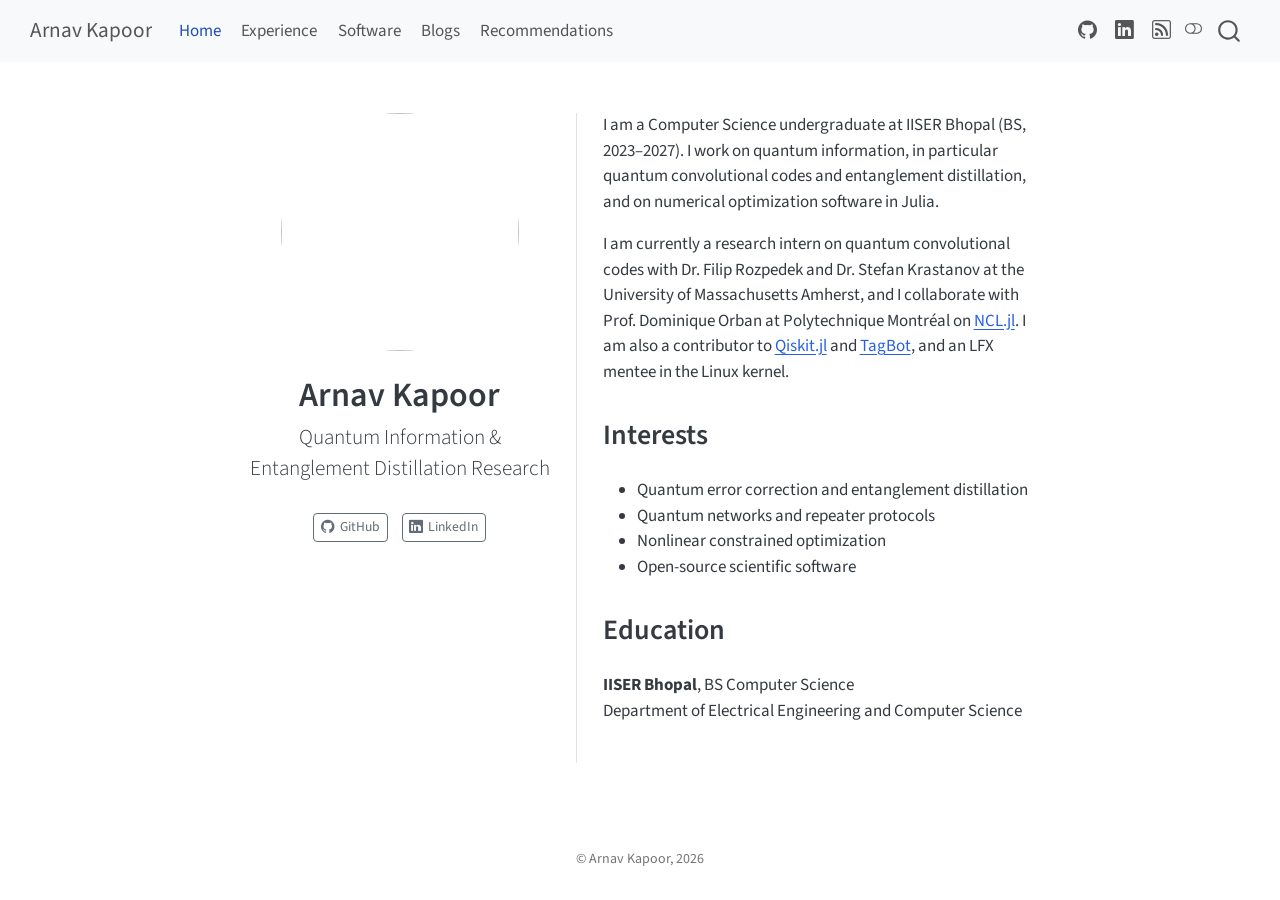
==== commit 5e36dd64: "Replace Superb.jl with NCL.jl, update education, drop GeoAI4Cities" ====
--- a/docs/index.html
+++ b/docs/index.html
@@ -337,7 +337,7 @@
   <div class="about-contents"><main class="content" id="quarto-document-content">
 
 <p>I am a Computer Science undergraduate at IISER Bhopal (BS, 2023–2027). I work on quantum information, in particular quantum convolutional codes and entanglement distillation, and on numerical optimization software in Julia.</p>
-<p>I am currently a research intern on quantum convolutional codes with Dr.&nbsp;Filip Rozpedek and Dr.&nbsp;Stefan Krastanov at the University of Massachusetts Amherst, and I collaborate with Prof.&nbsp;Dominique Orban at Polytechnique Montréal on <a href="https://github.com/JuliaSmoothOptimizers/NCL.jl">NCL.jl</a> and <a href="https://github.com/JuliaSmoothOptimizers/Superb.jl">Superb.jl</a>. I am also a contributor to <a href="https://github.com/Qiskit/Qiskit.jl">Qiskit.jl</a> and <a href="https://github.com/JuliaRegistries/TagBot">TagBot</a>, and an LFX mentee in the Linux kernel.</p>
+<p>I am currently a research intern on quantum convolutional codes with Dr.&nbsp;Filip Rozpedek and Dr.&nbsp;Stefan Krastanov at the University of Massachusetts Amherst, and I collaborate with Prof.&nbsp;Dominique Orban at Polytechnique Montréal on <a href="https://github.com/JuliaSmoothOptimizers/NCL.jl">NCL.jl</a>. I am also a contributor to <a href="https://github.com/Qiskit/Qiskit.jl">Qiskit.jl</a> and <a href="https://github.com/JuliaRegistries/TagBot">TagBot</a>, and an LFX mentee in the Linux kernel.</p>
 <section id="interests" class="level2">
 <h2 data-anchor-id="interests">Interests</h2>
 <ul>
@@ -349,7 +349,8 @@
 </section>
 <section id="education" class="level2">
 <h2 data-anchor-id="education">Education</h2>
-<p><strong>IISER Bhopal</strong>, BS in Computer Science, Aug 2023 – Aug 2027</p>
+<p><strong>IISER Bhopal</strong>, BS Computer Science<br>
+Department of Electrical Engineering and Computer Science</p>
 
 
 </section>
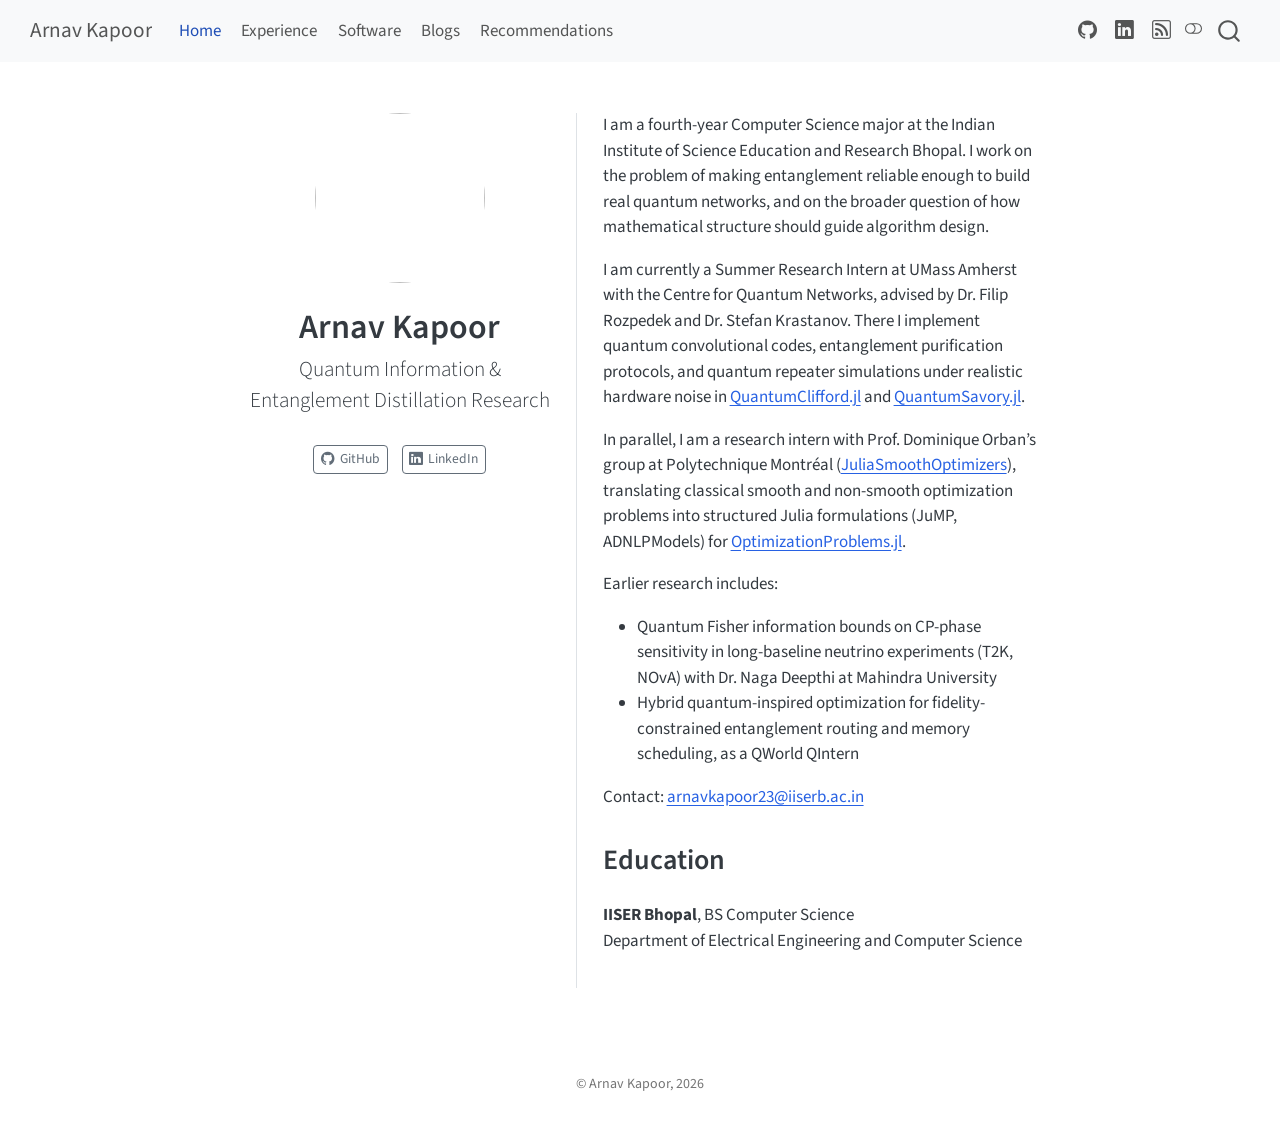
==== commit b3c27901: "Publish recommendations; home page from profile README with narrower photo column" ====
--- a/docs/index.html
+++ b/docs/index.html
@@ -314,7 +314,7 @@
 <div class="quarto-about-trestles">
   <div class="about-entity">
     <img src="https://avatars.githubusercontent.com/u/169632461?v=4" class="about-image
-  round " style="height: 14em; width: 14em;">
+  round " style="height: 10em; width: 10em;">
 <header id="title-block-header" class="quarto-title-block default">
 <div class="quarto-title">
 <h1 class="title">Arnav Kapoor</h1>
@@ -336,17 +336,15 @@
   </div>
   <div class="about-contents"><main class="content" id="quarto-document-content">
 
-<p>I am a Computer Science undergraduate at IISER Bhopal (BS, 2023–2027). I work on quantum information, in particular quantum convolutional codes and entanglement distillation, and on numerical optimization software in Julia.</p>
-<p>I am currently a research intern on quantum convolutional codes with Dr.&nbsp;Filip Rozpedek and Dr.&nbsp;Stefan Krastanov at the University of Massachusetts Amherst, and I collaborate with Prof.&nbsp;Dominique Orban at Polytechnique Montréal on <a href="https://github.com/JuliaSmoothOptimizers/NCL.jl">NCL.jl</a>. I am also a contributor to <a href="https://github.com/Qiskit/Qiskit.jl">Qiskit.jl</a> and <a href="https://github.com/JuliaRegistries/TagBot">TagBot</a>, and an LFX mentee in the Linux kernel.</p>
-<section id="interests" class="level2">
-<h2 data-anchor-id="interests">Interests</h2>
+<p>I am a fourth-year Computer Science major at the Indian Institute of Science Education and Research Bhopal. I work on the problem of making entanglement reliable enough to build real quantum networks, and on the broader question of how mathematical structure should guide algorithm design.</p>
+<p>I am currently a Summer Research Intern at UMass Amherst with the Centre for Quantum Networks, advised by Dr.&nbsp;Filip Rozpedek and Dr.&nbsp;Stefan Krastanov. There I implement quantum convolutional codes, entanglement purification protocols, and quantum repeater simulations under realistic hardware noise in <a href="https://github.com/QuantumSavory/QuantumClifford.jl">QuantumClifford.jl</a> and <a href="https://github.com/QuantumSavory/QuantumSavory.jl">QuantumSavory.jl</a>.</p>
+<p>In parallel, I am a research intern with Prof.&nbsp;Dominique Orban’s group at Polytechnique Montréal (<a href="https://jso.dev">JuliaSmoothOptimizers</a>), translating classical smooth and non-smooth optimization problems into structured Julia formulations (JuMP, ADNLPModels) for <a href="https://github.com/JuliaSmoothOptimizers/OptimizationProblems.jl">OptimizationProblems.jl</a>.</p>
+<p>Earlier research includes:</p>
 <ul>
-<li>Quantum error correction and entanglement distillation</li>
-<li>Quantum networks and repeater protocols</li>
-<li>Nonlinear constrained optimization</li>
-<li>Open-source scientific software</li>
+<li>Quantum Fisher information bounds on CP-phase sensitivity in long-baseline neutrino experiments (T2K, NOvA) with Dr.&nbsp;Naga Deepthi at Mahindra University</li>
+<li>Hybrid quantum-inspired optimization for fidelity-constrained entanglement routing and memory scheduling, as a QWorld QIntern</li>
 </ul>
-</section>
+<p>Contact: <a href="mailto:arnavkapoor23@iiserb.ac.in">arnavkapoor23@iiserb.ac.in</a></p>
 <section id="education" class="level2">
 <h2 data-anchor-id="education">Education</h2>
 <p><strong>IISER Bhopal</strong>, BS Computer Science<br>
--- a/docs/styles.css
+++ b/docs/styles.css
@@ -0,0 +1,105 @@
+/* css styles */
+
+/* Mermaid figures are drawn for a light background; keep them readable in dark mode. */
+.mermaid-js,
+.mermaid-js svg,
+.cell-output-display svg[id^="mermaid"] {
+  background-color: #ffffff !important;
+  border-radius: 6px;
+}
+.mermaid-js {
+  padding: 0.75rem;
+}
+
+/* Recommendations: alternating image cards */
+.rec-list {
+  display: flex;
+  flex-direction: column;
+  gap: 2rem;
+  padding: 1rem 0;
+}
+.rec-card {
+  display: flex;
+  flex-direction: column;
+  border: 1px solid var(--bs-border-color);
+  border-radius: 12px;
+  overflow: hidden;
+  color: inherit;
+  text-decoration: none;
+  background: var(--bs-body-bg);
+  box-shadow: 0 2px 10px rgba(0, 0, 0, 0.05);
+  transition: transform 0.25s ease, box-shadow 0.25s ease, border-color 0.25s ease;
+}
+.rec-card:hover {
+  transform: translateY(-4px);
+  box-shadow: 0 10px 24px rgba(0, 0, 0, 0.12);
+  border-color: var(--bs-primary);
+  color: inherit;
+}
+.rec-image {
+  flex: 1;
+  overflow: hidden;
+  background: #f4f4f4;
+  min-height: 160px;
+}
+.rec-image img {
+  width: 100%;
+  height: 100%;
+  object-fit: cover;
+  transition: transform 0.4s ease;
+}
+.rec-card:hover .rec-image img {
+  transform: scale(1.04);
+}
+.rec-text {
+  flex: 1;
+  padding: 1.25rem 1.5rem;
+  display: flex;
+  flex-direction: column;
+  justify-content: center;
+}
+.rec-meta {
+  font-size: 0.85rem;
+  opacity: 0.7;
+  margin-bottom: 0.5rem;
+}
+.rec-text h3 {
+  margin: 0 0 0.75rem 0;
+  font-size: 1.25rem;
+  transition: color 0.25s ease;
+}
+.rec-card:hover .rec-text h3 {
+  color: var(--bs-primary);
+}
+.rec-text p {
+  margin-bottom: 1rem;
+}
+.rec-more {
+  font-weight: 600;
+  font-size: 0.85rem;
+  letter-spacing: 0.05em;
+  text-transform: uppercase;
+  color: var(--bs-primary);
+}
+@media (min-width: 768px) {
+  .rec-card {
+    flex-direction: row;
+    height: 210px;
+  }
+  .rec-card:nth-child(even) {
+    flex-direction: row-reverse;
+  }
+}
+/* Diagrams (SVG) are shown whole rather than cropped */
+.rec-image img[src$=".svg"] {
+  object-fit: contain;
+  background: #ffffff;
+  padding: 0.75rem;
+}
+
+/* Home page: photo column takes about a quarter, text the rest */
+@media (min-width: 992px) {
+  .quarto-about-trestles .about-entity {
+    flex: 0 0 25%;
+  }
+}
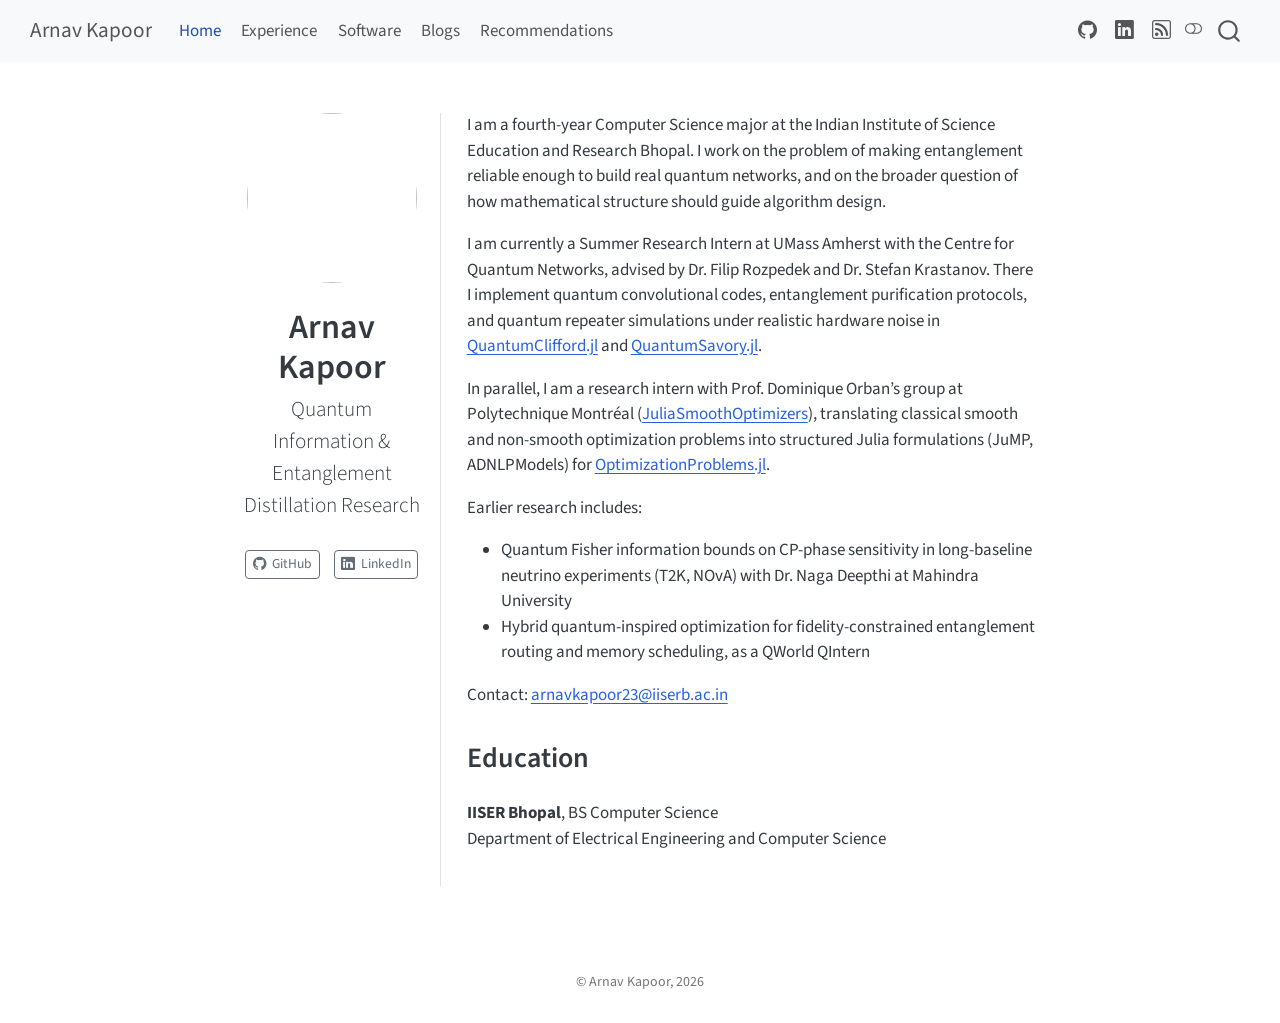
==== commit 4108e288: "Add Bloch sphere favicon; tab title arnavk23" ====
--- a/docs/index.html
+++ b/docs/index.html
@@ -7,7 +7,7 @@
 <meta name="viewport" content="width=device-width, initial-scale=1.0, user-scalable=yes">
 
 
-<title>Arnav Kapoor</title>
+<title>arnavk23</title>
 <style>
 /* Default styles provided by pandoc.
 ** See https://pandoc.org/MANUAL.html#variables-for-html for config info.
@@ -36,6 +36,7 @@
 <script src="site_libs/quarto-search/fuse.min.js"></script>
 <script src="site_libs/quarto-search/quarto-search.js"></script>
 <meta name="quarto:offset" content="./">
+<link href="./favicon.svg" rel="icon" type="image/svg+xml">
 <script src="site_libs/quarto-html/quarto.js" type="module"></script>
 <script src="site_libs/quarto-html/tabsets/tabsets.js" type="module"></script>
 <script src="site_libs/quarto-html/popper.min.js"></script>
--- a/docs/styles.css
+++ b/docs/styles.css
@@ -99,7 +99,7 @@
 
 /* Home page: photo column takes about a quarter, text the rest */
 @media (min-width: 992px) {
-  .quarto-about-trestles .about-entity {
-    flex: 0 0 25%;
+  div.quarto-about-trestles .about-entity {
+    flex: 0 0 25% !important;
   }
 }
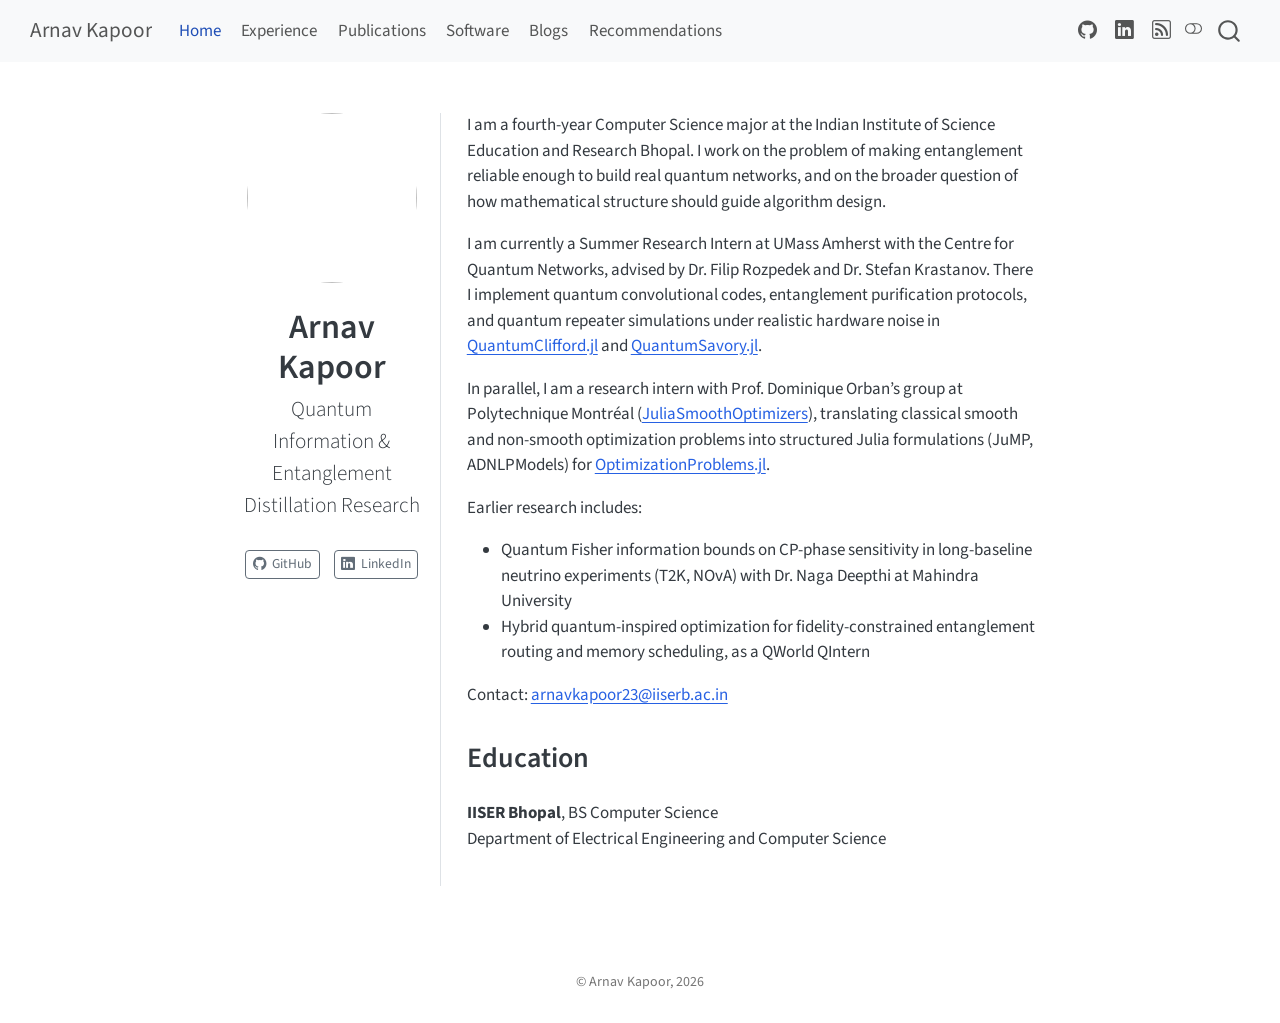
==== commit 65e99c4a: "Add Publications page, trim experience and software Add a Publications page (published, accepted, su" ====
--- a/docs/index.html
+++ b/docs/index.html
@@ -270,6 +270,10 @@
 <span class="menu-text">Experience</span></a>
   </li>  
   <li class="nav-item">
+    <a class="nav-link" href="./publications.html"> 
+<span class="menu-text">Publications</span></a>
+  </li>  
+  <li class="nav-item">
     <a class="nav-link" href="./software.html"> 
 <span class="menu-text">Software</span></a>
   </li>  
--- a/docs/styles.css
+++ b/docs/styles.css
@@ -103,3 +103,40 @@
     flex: 0 0 25% !important;
   }
 }
+
+/* Blog listing: image sits under the date, so the text gets the full width beside them */
+@media (min-width: 768px) {
+  #listing-listing .quarto-post {
+    display: grid;
+    grid-template-columns: 200px 1fr;
+    grid-template-rows: auto 1fr;
+    grid-template-areas:
+      "meta  body"
+      "thumb body";
+    column-gap: 2em;
+    row-gap: 0.25em;
+  }
+  #listing-listing .quarto-post .metadata {
+    grid-area: meta;
+    padding-bottom: 0.5em;
+  }
+  #listing-listing .quarto-post .thumbnail {
+    grid-area: thumb;
+  }
+  #listing-listing .quarto-post .body {
+    grid-area: body;
+  }
+}
+#listing-listing .quarto-post .thumbnail img {
+  aspect-ratio: 3 / 2;
+  border-radius: 8px;
+}
+
+/* Compact categories column */
+.quarto-listing-category-title {
+  font-size: 0.95rem;
+}
+.quarto-listing-category .category {
+  font-size: 0.85rem;
+  line-height: 1.5;
+}
